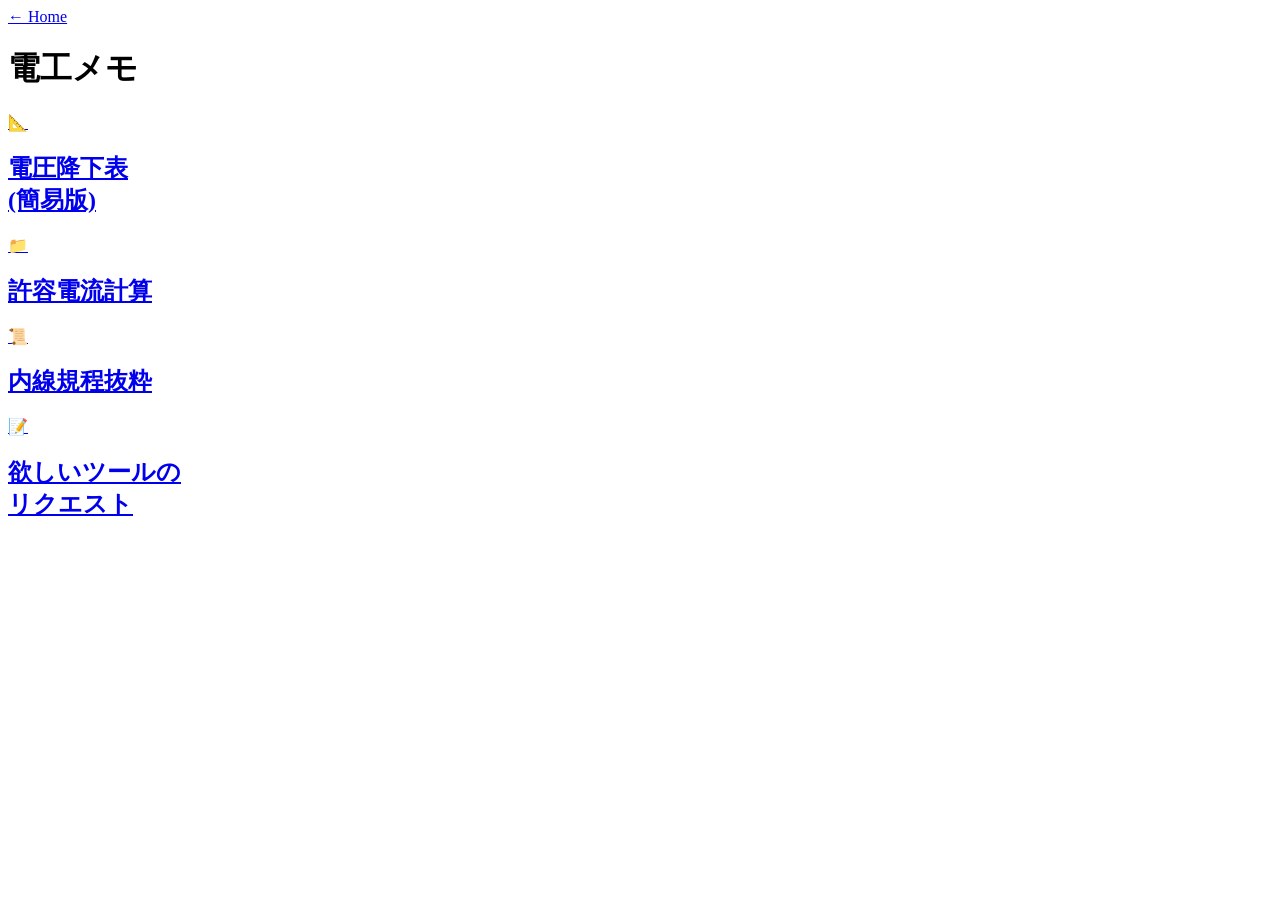
==== index.html @ 0d83c0c2 "deploy: sjp0at/denko-memo@ea38175e9ee063765af4590b1e7c55d825b19681" ====
<!doctype html>
<html lang="ja">

<head>
    <meta charset="UTF-8" />
    <link rel="icon" type="image/svg+xml" href="/vite.svg" />
    <meta name="viewport" content="width=device-width, initial-scale=1.0" />
    <title>電工メモ | yukihide.dev</title>
  <link rel="stylesheet" crossorigin href="/web-denko-memo/assets/main-CGavG3wQ.css">
</head>

<body>
    <a href="../" class="back-link">
        <span>←</span> Home
    </a>

    <header>
        <h1>電工メモ</h1>
    </header>

    <main class="grid">
        <a href="./voltage-drop-easy/index.html" class="tool-card">
            <div class="tool-icon">📐</div>
            <h2>電圧降下表<br>(簡易版)</h2>
        </a>

        <a href="./allowable-current/index.html" class="tool-card">
            <div class="tool-icon">📁</div>
            <h2>許容電流計算</h2>
        </a>

        <a href="#" class="tool-card">
            <div class="tool-icon">📜</div>
            <h2>内線規程抜粋</h2>
        </a>

        <a href="#" class="tool-card">
            <div class="tool-icon">📝</div>
            <h2>欲しいツールの<br>リクエスト</h2>
        </a>
    </main>
</body>

</html>
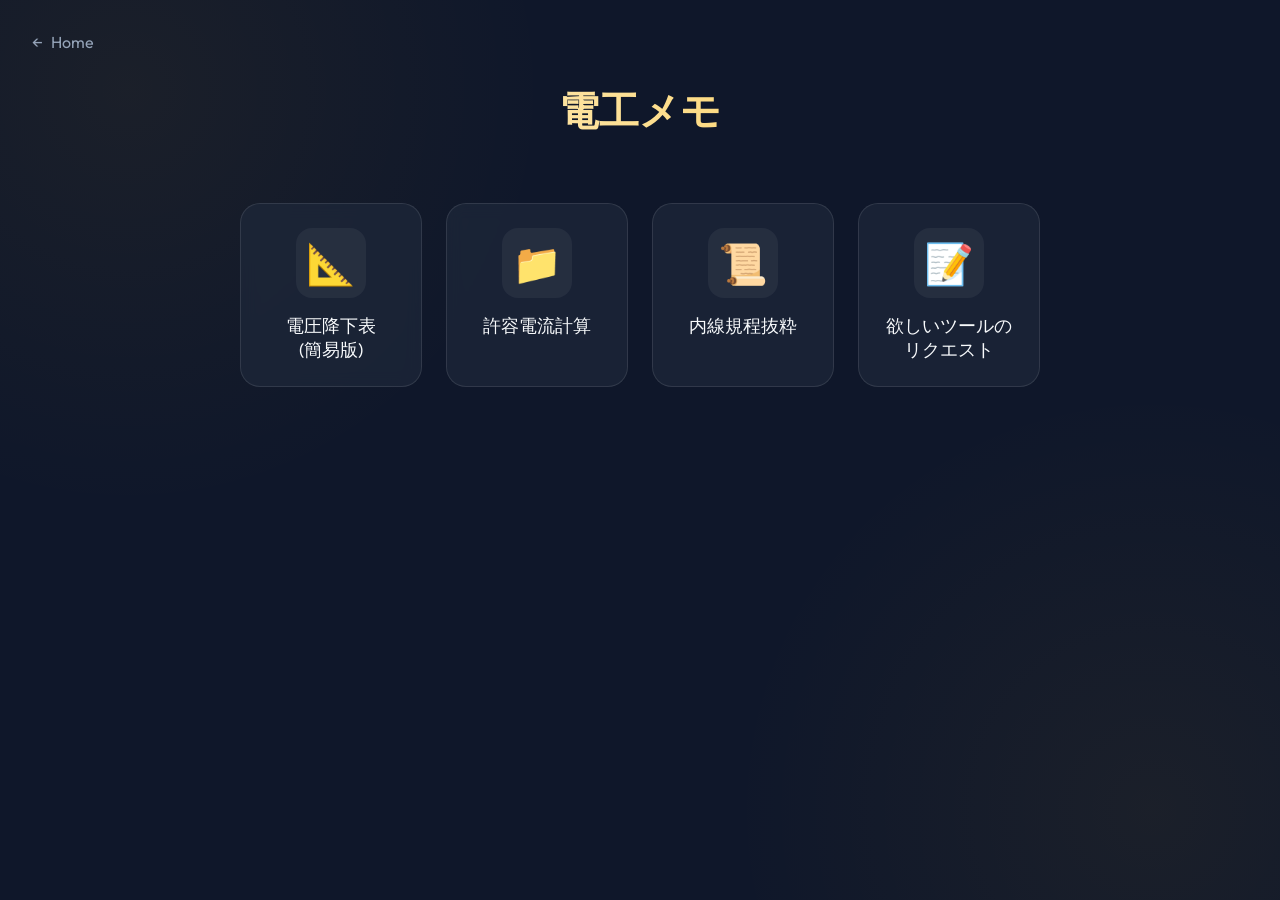
==== commit 1d9409c3: "deploy: sjp0at/denko-memo@9cb1015843aa4815a58fe0a5b0823f45a1062b5a" ====
--- a/index.html
+++ b/index.html
@@ -6,7 +6,7 @@
     <link rel="icon" type="image/svg+xml" href="/vite.svg" />
     <meta name="viewport" content="width=device-width, initial-scale=1.0" />
     <title>電工メモ | yukihide.dev</title>
-  <link rel="stylesheet" crossorigin href="/web-denko-memo/assets/main-CGavG3wQ.css">
+  <link rel="stylesheet" crossorigin href="/assets/main-CGavG3wQ.css">
 </head>
 
 <body>
--- a/assets/main-CGavG3wQ.css
+++ b/assets/main-CGavG3wQ.css
@@ -0,0 +1 @@
+@import"https://fonts.googleapis.com/css2?family=Outfit:wght@300;400;600&display=swap";:root{--bg-color: #0f172a;--card-bg: rgba(30, 41, 59, .7);--card-border: rgba(255, 255, 255, .1);--text-primary: #f8fafc;--text-secondary: #94a3b8;--accent-color: #fbbf24;--accent-glow: rgba(251, 191, 36, .3);--font-main: "Outfit", sans-serif}*{margin:0;padding:0;box-sizing:border-box}body{font-family:var(--font-main);background-color:var(--bg-color);background-image:radial-gradient(circle at 10% 10%,rgba(251,191,36,.05) 0%,transparent 30%),radial-gradient(circle at 90% 90%,rgba(251,191,36,.05) 0%,transparent 30%);color:var(--text-primary);min-height:100vh;padding:2rem;display:flex;flex-direction:column;align-items:center}.back-link{align-self:flex-start;color:var(--text-secondary);text-decoration:none;font-weight:400;display:flex;align-items:center;gap:.5rem;margin-bottom:2rem;transition:color .3s}.back-link:hover{color:var(--accent-color)}header{text-align:center;margin-bottom:3rem;width:100%}h1{font-size:2.5rem;font-weight:600;background:linear-gradient(to right,#fff,var(--accent-color));-webkit-background-clip:text;-webkit-text-fill-color:transparent;margin-bottom:1rem}.grid{display:grid;grid-template-columns:repeat(auto-fill,minmax(160px,1fr));gap:1.5rem;width:100%;max-width:800px}.tool-card{background:var(--card-bg);backdrop-filter:blur(8px);-webkit-backdrop-filter:blur(8px);border:1px solid var(--card-border);border-radius:20px;padding:1.5rem;text-align:center;text-decoration:none;color:inherit;transition:all .3s ease;display:flex;flex-direction:column;align-items:center;gap:1rem}.tool-card:hover{transform:translateY(-5px);border-color:var(--accent-color);box-shadow:0 10px 20px -5px #0000004d,0 0 15px var(--accent-glow)}.tool-icon{font-size:2.5rem;background:#ffffff0d;width:70px;height:70px;display:flex;align-items:center;justify-content:center;border-radius:16px;transition:transform .3s}.tool-card:hover .tool-icon{transform:scale(1.1);background:var(--accent-color);color:var(--bg-color)}.tool-card h2{font-size:1.1rem;font-weight:400;color:var(--text-primary)}@media(max-width:480px){.grid{grid-template-columns:repeat(2,1fr);gap:1rem}h1{font-size:2rem}}
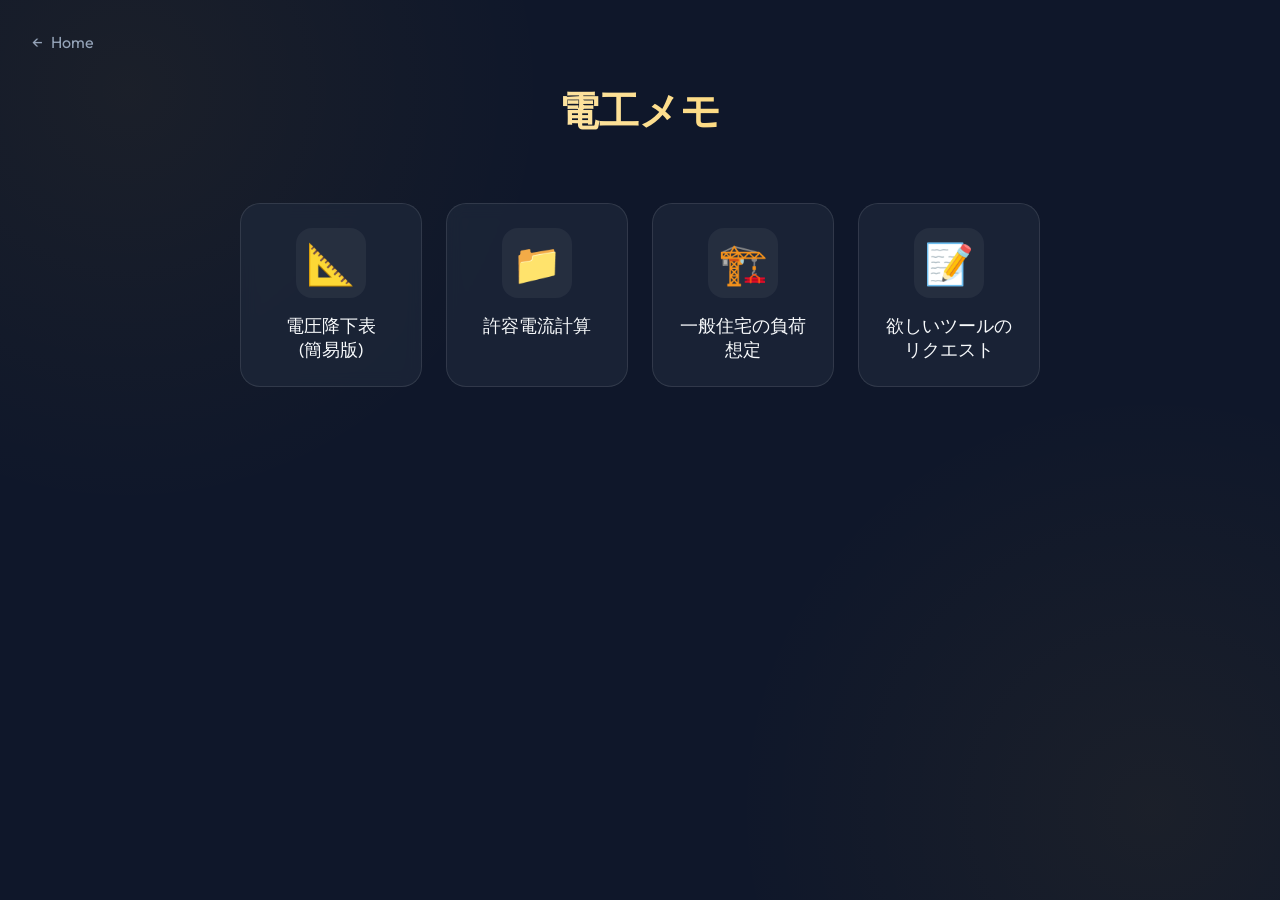
==== commit 6715ba0b: "deploy: sjp0at/denko-memo@8b961c6d1863ee5ac852b60a7c4012a036b05457" ====
--- a/index.html
+++ b/index.html
@@ -29,9 +29,9 @@
             <h2>許容電流計算</h2>
         </a>
 
-        <a href="#" class="tool-card">
-            <div class="tool-icon">📜</div>
-            <h2>内線規程抜粋</h2>
+        <a href="./assumed-load/index.html" class="tool-card">
+            <div class="tool-icon">🏗️</div>
+            <h2>一般住宅の負荷想定</h2>
         </a>
 
         <a href="#" class="tool-card">
